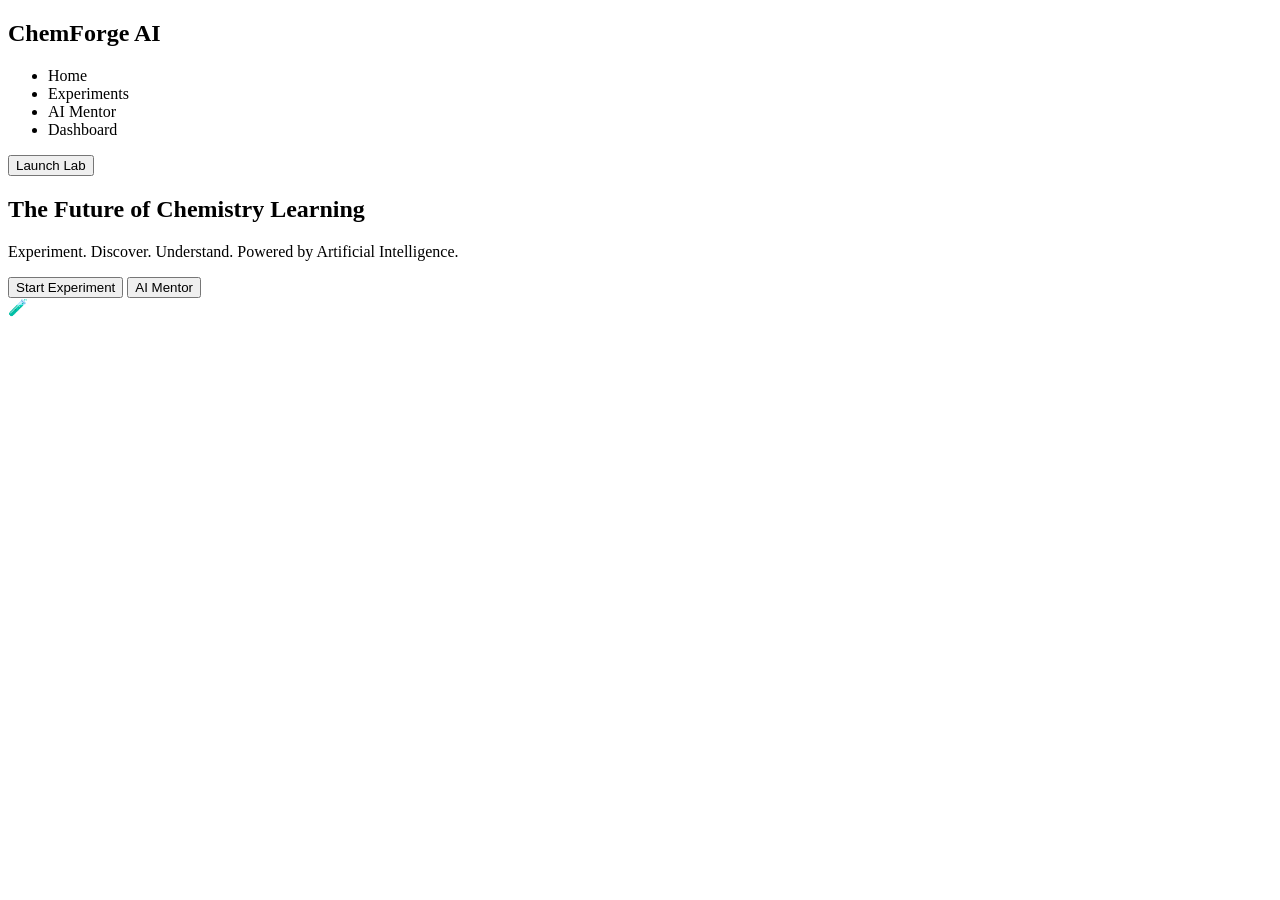
==== index.html @ a2780b72 "Create index.html" ====
<!DOCTYPE html>
<html lang="en">
<head>

<meta charset="UTF-8">
<meta name="viewport" content="width=device-width, initial-scale=1.0">

<title>ChemForge AI</title>

<link rel="stylesheet" href="style.css">

<link rel="preconnect" href="https://fonts.googleapis.com">

<link rel="preconnect" href="https://fonts.gstatic.com" crossorigin>

<link href="https://fonts.googleapis.com/css2?family=Poppins:wght@300;400;500;600;700&display=swap" rel="stylesheet">

</head>

<body>

<nav>

<h1>ChemForge AI</h1>

<ul>

<li>Home</li>
<li>Experiments</li>
<li>AI Mentor</li>
<li>Dashboard</li>

</ul>

<button>Launch Lab</button>

</nav>

<section class="hero">

<div class="hero-text">

<h2>The Future of Chemistry Learning</h2>

<p>

Experiment.

Discover.

Understand.

Powered by Artificial Intelligence.

</p>

<div class="buttons">

<button class="primary">

Start Experiment

</button>

<button class="secondary">

AI Mentor

</button>

</div>

</div>

<div class="hero-image">

🧪

</div>

</section>

<script src="script.js"></script>

</body>
</html>
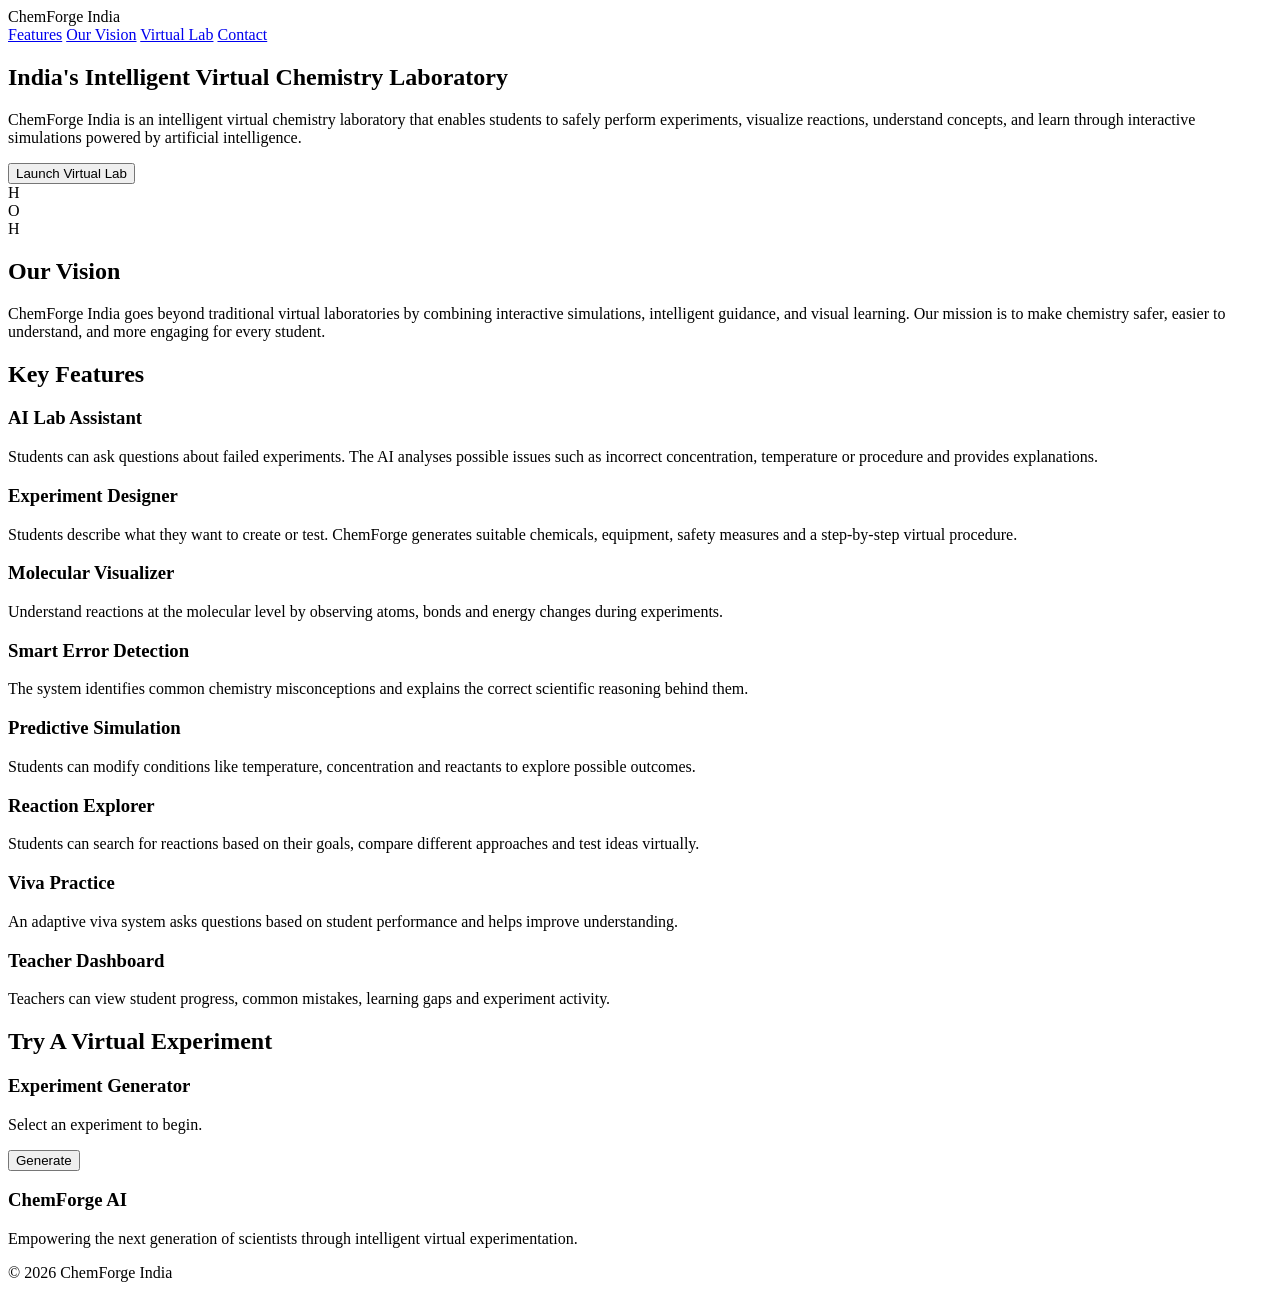
==== commit c12a3edb: "Update index.html" ====
--- a/index.html
+++ b/index.html
@@ -1,86 +1,93 @@
 <!DOCTYPE html>
 <html lang="en">
 <head>
-
 <meta charset="UTF-8">
 <meta name="viewport" content="width=device-width, initial-scale=1.0">
+<title>ChemForge India | Virtual Chemistry Laboratory</title>
+<link rel="stylesheet" href="style.css">
+</head>
+<body>
+<header>
+<div class="logo">ChemForge India</div>
+<nav>
+<a href="#features">Features</a>
+<a href="#vision">Our Vision</a>
+<a href="#lab">Virtual Lab</a>
+<a href="#contact">Contact</a>
+</nav>
+</header>
+<section class="hero">
+<div class="hero-text">
+<h1>India's Intelligent Virtual Chemistry Laboratory</h1>
+<p>ChemForge India is an intelligent virtual chemistry laboratory that enables students to safely perform experiments, visualize reactions, understand concepts, and learn through interactive simulations powered by artificial intelligence.</p>
+<button onclick="startLab()">Launch Virtual Lab</button>
+</div>
+<div class="molecule">
+<div class="atom a1">H</div>
+<div class="atom a2">O</div>
+<div class="atom a3">H</div>
+</div>
+</section>
+<section id="vision">
+<h2>Our Vision</h2>
+<p>ChemForge India goes beyond traditional virtual laboratories by combining interactive simulations, intelligent guidance, and visual learning. Our mission is to make chemistry safer, easier to understand, and more engaging for every student.</p>
+</section>
+<section id="features">
+<h2>Key Features</h2>
 
-<title>ChemForge AI</title>
+<div class="cards">
+<div class="card"><h3>AI Lab Assistant</h3><p>Students can ask questions about failed
+experiments. The AI analyses possible issues such as incorrect concentration, temperature or
+procedure and provides explanations.</p></div>
+<div class="card"><h3>Experiment Designer</h3><p>Students describe what they want to
+create or test. ChemForge generates suitable chemicals, equipment, safety measures and a
+step-by-step virtual procedure.</p></div>
+<div class="card"><h3>Molecular Visualizer</h3><p>Understand reactions at the
+molecular level by observing atoms, bonds and energy changes during experiments.</p></div>
+<div class="card"><h3>Smart Error Detection</h3><p>The system identifies common
+chemistry misconceptions and explains the correct scientific reasoning behind them.</p></div>
+<div class="card"><h3>Predictive Simulation</h3><p>Students can modify conditions like
+temperature, concentration and reactants to explore possible outcomes.</p></div>
+<div class="card"><h3>Reaction Explorer</h3><p>Students can search for reactions based on
+their goals, compare different approaches and test ideas virtually.</p></div>
+<div class="card"><h3>Viva Practice</h3><p>An adaptive viva system asks questions
+based on student performance and helps improve understanding.</p></div>
+<div class="card"><h3>Teacher Dashboard</h3><p>Teachers can view student progress,
+common mistakes, learning gaps and experiment activity.</p></div>
+</div>
+</section>
+<section id="lab">
+<h2>Try A Virtual Experiment</h2>
+<div class="lab-box">
+<h3>Experiment Generator</h3>
+<p>Select an experiment to begin.</p>
+<button onclick="experiment()">Generate</button>
+<p id="output"></p>
+</div>
+</section>
+<footer id="contact">
+<h3>ChemForge AI</h3>
+<p>Empowering the next generation of scientists through intelligent virtual experimentation.</p>
+<p>© 2026 ChemForge India</p>
+</footer>
+<script>
+function startLab() {
+alert("Welcome to ChemForge India!");
+}
+function experiment() {
+document.getElementById("output").innerHTML = `
 
-<link rel="stylesheet" href="style.css">
-
-<link rel="preconnect" href="https://fonts.googleapis.com">
-
-<link rel="preconnect" href="https://fonts.gstatic.com" crossorigin>
-
-<link href="https://fonts.googleapis.com/css2?family=Poppins:wght@300;400;500;600;700&display=swap" rel="stylesheet">
-
-</head>
-
-<body>
-
-<nav>
-
-<h1>ChemForge AI</h1>
-
-<ul>
-
-<li>Home</li>
-<li>Experiments</li>
-<li>AI Mentor</li>
-<li>Dashboard</li>
-
-</ul>
-
-<button>Launch Lab</button>
-
-</nav>
-
-<section class="hero">
-
-<div class="hero-text">
-
-<h2>The Future of Chemistry Learning</h2>
-
-<p>
-
-Experiment.
-
-Discover.
-
-Understand.
-
-Powered by Artificial Intelligence.
-
-</p>
-
-<div class="buttons">
-
-<button class="primary">
-
-Start Experiment
-
-</button>
-
-<button class="secondary">
-
-AI Mentor
-
-</button>
-
-</div>
-
-</div>
-
-<div class="hero-image">
-
-🧪
-
-</div>
-
-</section>
-
-<script src="script.js"></script>
-
+<b>Experiment:</b> Experiment Successfully Generated<br><br>
+<b>Required Chemicals:</b><br>
+Hydrogen Peroxide<br>
+Manganese Dioxide Catalyst<br><br>
+<b>Required Apparatus:</b><br>
+Conical Flask<br>
+Delivery Tube<br><br>
+<b>Safety:</b><br>
+Use safety equipment and handle chemicals carefully.
+`;
+}
+</script>
 </body>
 </html>
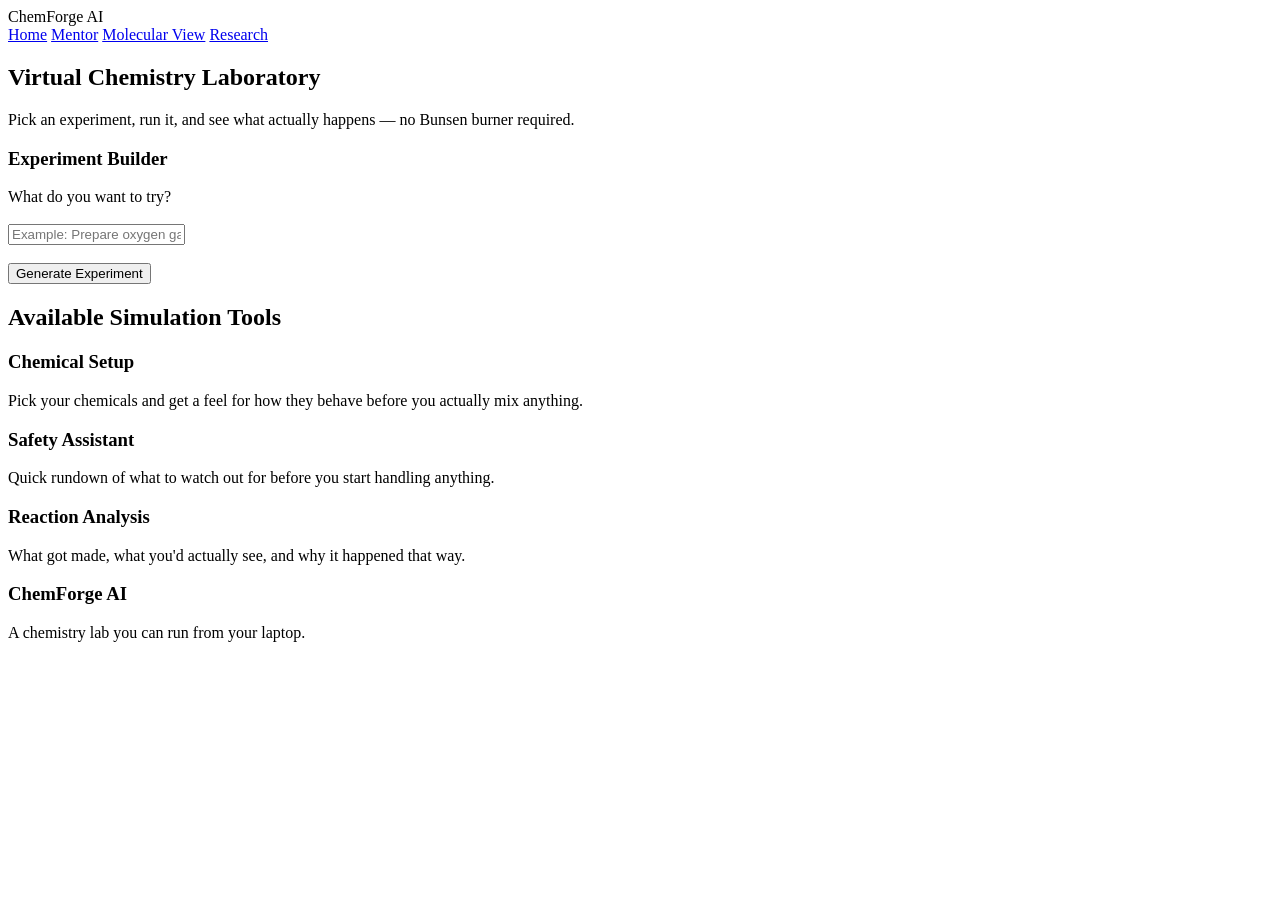
==== commit 8b50c9fe: "Update index.html" ====
--- a/index.html
+++ b/index.html
@@ -3,90 +3,128 @@
 <head>
 <meta charset="UTF-8">
 <meta name="viewport" content="width=device-width, initial-scale=1.0">
-<title>ChemForge India | Virtual Chemistry Laboratory</title>
+<title>ChemForge AI | Virtual Lab</title>
 <link rel="stylesheet" href="style.css">
 </head>
 <body>
 <header>
-<div class="logo">ChemForge India</div>
+<div class="logo">
+ChemForge AI
+</div>
 <nav>
-<a href="#features">Features</a>
-<a href="#vision">Our Vision</a>
-<a href="#lab">Virtual Lab</a>
-<a href="#contact">Contact</a>
+<a href="index.html">Home</a>
+<a href="mentor.html">Mentor</a>
+<a href="molecular.html">Molecular View</a>
+<a href="research.html">Research</a>
 </nav>
 </header>
-<section class="hero">
-<div class="hero-text">
-<h1>India's Intelligent Virtual Chemistry Laboratory</h1>
-<p>ChemForge India is an intelligent virtual chemistry laboratory that enables students to safely perform experiments, visualize reactions, understand concepts, and learn through interactive simulations powered by artificial intelligence.</p>
-<button onclick="startLab()">Launch Virtual Lab</button>
-</div>
-<div class="molecule">
-<div class="atom a1">H</div>
-<div class="atom a2">O</div>
-<div class="atom a3">H</div>
+<section>
+<h2>Virtual Chemistry Laboratory</h2>
+<p>
+Pick an experiment, run it, and see what actually happens — no
+Bunsen burner required.
+</p>
+<div class="lab-box">
+<h3>Experiment Builder</h3>
+<label>
+What do you want to try?
+</label>
+<br><br>
+<input id="experimentInput"
+placeholder="Example: Prepare oxygen gas">
+<br><br>
+<button onclick="generateExperiment()">
+Generate Experiment
+</button>
+<div id="experimentOutput"></div>
 </div>
 </section>
-<section id="vision">
-<h2>Our Vision</h2>
-<p>ChemForge India goes beyond traditional virtual laboratories by combining interactive simulations, intelligent guidance, and visual learning. Our mission is to make chemistry safer, easier to understand, and more engaging for every student.</p>
-</section>
-<section id="features">
-<h2>Key Features</h2>
+<section>
+<h2>Available Simulation Tools</h2>
+<div class="cards">
 
-<div class="cards">
-<div class="card"><h3>AI Lab Assistant</h3><p>Students can ask questions about failed
-experiments. The AI analyses possible issues such as incorrect concentration, temperature or
-procedure and provides explanations.</p></div>
-<div class="card"><h3>Experiment Designer</h3><p>Students describe what they want to
-create or test. ChemForge generates suitable chemicals, equipment, safety measures and a
-step-by-step virtual procedure.</p></div>
-<div class="card"><h3>Molecular Visualizer</h3><p>Understand reactions at the
-molecular level by observing atoms, bonds and energy changes during experiments.</p></div>
-<div class="card"><h3>Smart Error Detection</h3><p>The system identifies common
-chemistry misconceptions and explains the correct scientific reasoning behind them.</p></div>
-<div class="card"><h3>Predictive Simulation</h3><p>Students can modify conditions like
-temperature, concentration and reactants to explore possible outcomes.</p></div>
-<div class="card"><h3>Reaction Explorer</h3><p>Students can search for reactions based on
-their goals, compare different approaches and test ideas virtually.</p></div>
-<div class="card"><h3>Viva Practice</h3><p>An adaptive viva system asks questions
-based on student performance and helps improve understanding.</p></div>
-<div class="card"><h3>Teacher Dashboard</h3><p>Teachers can view student progress,
-common mistakes, learning gaps and experiment activity.</p></div>
+<div class="card">
+<h3>Chemical Setup</h3>
+<p>
+Pick your chemicals and get a feel for how they behave before you
+actually mix anything.
+</p>
+</div>
+<div class="card">
+<h3>Safety Assistant</h3>
+<p>
+Quick rundown of what to watch out for before you start handling anything.
+</p>
+</div>
+<div class="card">
+<h3>Reaction Analysis</h3>
+<p>
+What got made, what you'd actually see, and why it happened that way.
+</p>
+</div>
 </div>
 </section>
-<section id="lab">
-<h2>Try A Virtual Experiment</h2>
-<div class="lab-box">
-<h3>Experiment Generator</h3>
-<p>Select an experiment to begin.</p>
-<button onclick="experiment()">Generate</button>
-<p id="output"></p>
-</div>
-</section>
-<footer id="contact">
+<footer>
 <h3>ChemForge AI</h3>
-<p>Empowering the next generation of scientists through intelligent virtual experimentation.</p>
-<p>© 2026 ChemForge India</p>
+<p>
+A chemistry lab you can run from your laptop.
+</p>
 </footer>
 <script>
-function startLab() {
-alert("Welcome to ChemForge India!");
+function generateExperiment(){
+let input=document.getElementById("experimentInput").value.toLowerCase();
+let output=document.getElementById("experimentOutput");
+if(input.includes("oxygen")){
+output.innerHTML=`
+<h3>Preparation of Oxygen Gas</h3>
+<b>Chemicals:</b><br>
+Hydrogen Peroxide<br>
+Manganese Dioxide Catalyst
+<br><br>
+<b>Apparatus:</b><br>
+Conical Flask<br>
+Delivery Tube<br>
+Gas Collection Setup
+<br><br>
+<b>Procedure:</b><br>
+
+1. Place manganese dioxide catalyst in flask.<br>
+2. Add hydrogen peroxide solution.<br>
+3. Collect oxygen gas released.
+<br><br>
+<b>Observation:</b><br>
+Bubbles of oxygen gas are produced.
+<br><br>
+<b>Safety:</b><br>
+Use protective equipment and handle chemicals carefully.
+`;
 }
-function experiment() {
-document.getElementById("output").innerHTML = `
-
-<b>Experiment:</b> Experiment Successfully Generated<br><br>
-<b>Required Chemicals:</b><br>
-Hydrogen Peroxide<br>
-Manganese Dioxide Catalyst<br><br>
-<b>Required Apparatus:</b><br>
-Conical Flask<br>
-Delivery Tube<br><br>
-<b>Safety:</b><br>
-Use safety equipment and handle chemicals carefully.
+else if(input.includes("carbon dioxide")){
+output.innerHTML=`
+<h3>Production of Carbon Dioxide</h3>
+<b>Chemicals:</b><br>
+Calcium Carbonate<br>
+Dilute Hydrochloric Acid
+<br><br>
+<b>Reaction:</b><br>
+CaCO3 + 2HCl → CaCl2 + H2O + CO2
+<br><br>
+<b>Observation:</b><br>
+Effervescence due to carbon dioxide gas.
 `;
+}
+else{
+output.innerHTML=`
+<h3>Experiment Not Found</h3>
+<p>
+Try searching for experiments like:
+<br>
+- Prepare oxygen gas
+<br>
+- Produce carbon dioxide
+</p>
+`;
+}
 }
 </script>
 </body>
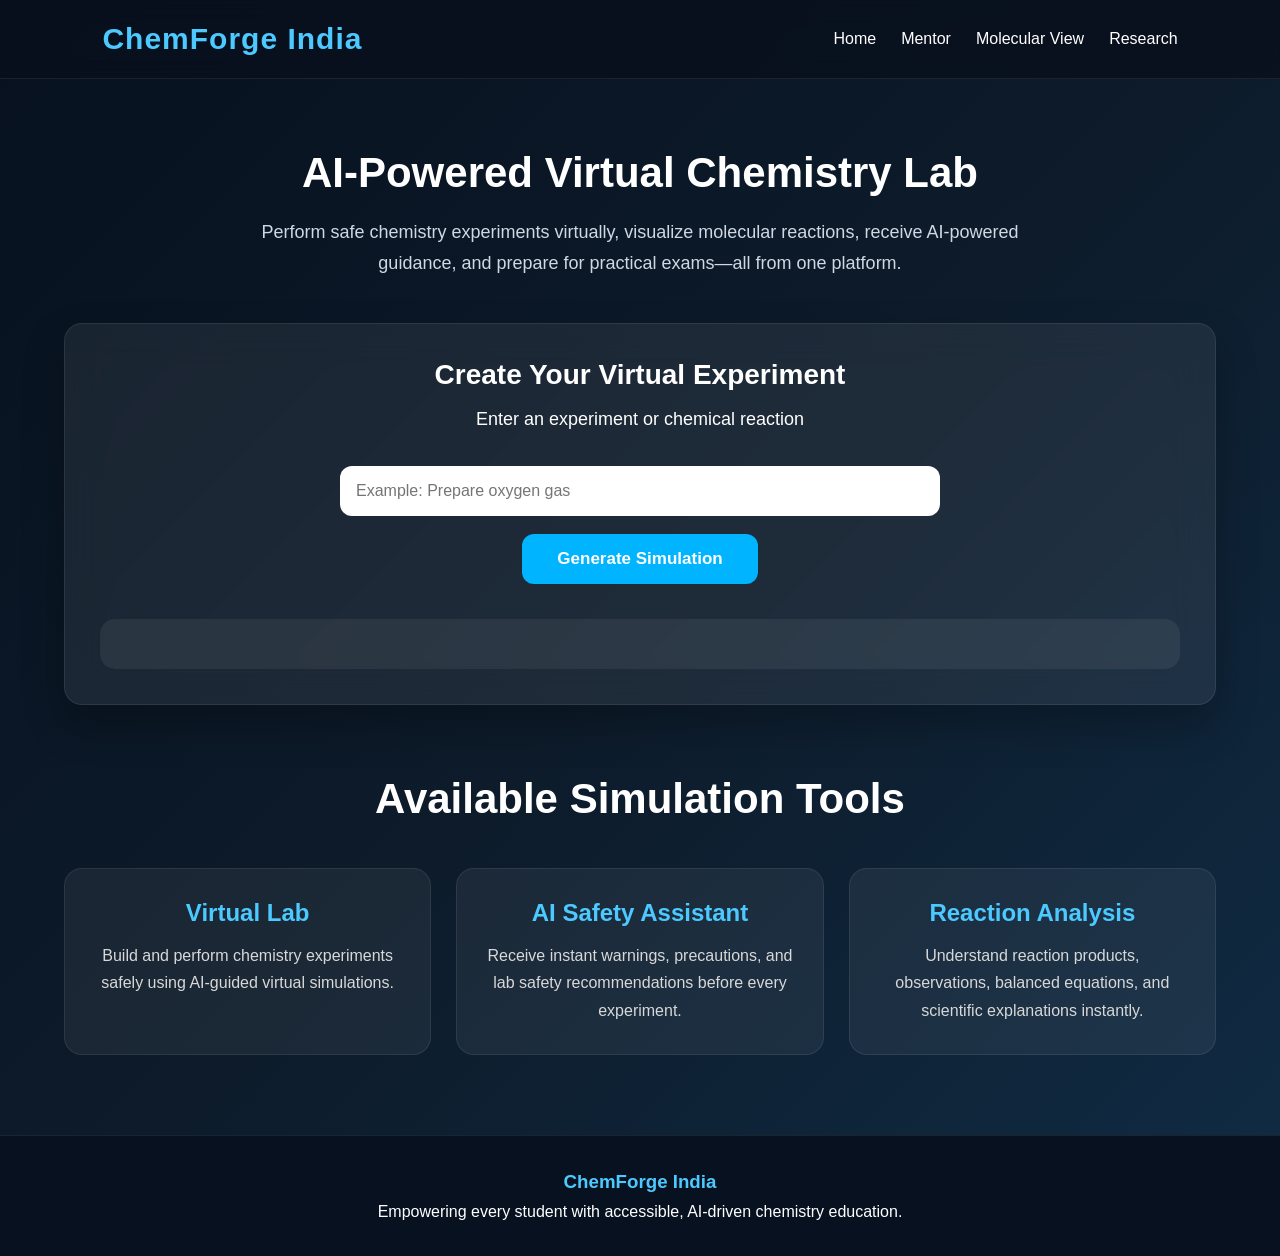
==== commit 07fafd54: "Update index.html" ====
--- a/index.html
+++ b/index.html
@@ -3,13 +3,13 @@
 <head>
 <meta charset="UTF-8">
 <meta name="viewport" content="width=device-width, initial-scale=1.0">
-<title>ChemForge AI | Virtual Lab</title>
+<title>ChemForge India | AI-Powered Virtual Chemistry Lab</title>
 <link rel="stylesheet" href="style.css">
 </head>
 <body>
 <header>
 <div class="logo">
-ChemForge AI
+ChemForge India
 </div>
 <nav>
 <a href="index.html">Home</a>
@@ -19,22 +19,21 @@
 </nav>
 </header>
 <section>
-<h2>Virtual Chemistry Laboratory</h2>
+<h2>AI-Powered Virtual Chemistry Lab</h2>
 <p>
-Pick an experiment, run it, and see what actually happens — no
-Bunsen burner required.
+Perform safe chemistry experiments virtually, visualize molecular reactions, receive AI-powered guidance, and prepare for practical exams—all from one platform.
 </p>
 <div class="lab-box">
-<h3>Experiment Builder</h3>
+<h3>Create Your Virtual Experiment</h3>
 <label>
-What do you want to try?
+Enter an experiment or chemical reaction
 </label>
 <br><br>
 <input id="experimentInput"
 placeholder="Example: Prepare oxygen gas">
 <br><br>
 <button onclick="generateExperiment()">
-Generate Experiment
+Generate Simulation
 </button>
 <div id="experimentOutput"></div>
 </div>
@@ -44,30 +43,29 @@
 <div class="cards">
 
 <div class="card">
-<h3>Chemical Setup</h3>
+<h3>Virtual Lab</h3>
 <p>
-Pick your chemicals and get a feel for how they behave before you
-actually mix anything.
+Build and perform chemistry experiments safely using AI-guided virtual simulations.
 </p>
 </div>
 <div class="card">
-<h3>Safety Assistant</h3>
+<h3>AI Safety Assistant</h3>
 <p>
-Quick rundown of what to watch out for before you start handling anything.
+Receive instant warnings, precautions, and lab safety recommendations before every experiment.
 </p>
 </div>
 <div class="card">
 <h3>Reaction Analysis</h3>
 <p>
-What got made, what you'd actually see, and why it happened that way.
+Understand reaction products, observations, balanced equations, and scientific explanations instantly.
 </p>
 </div>
 </div>
 </section>
 <footer>
-<h3>ChemForge AI</h3>
+<h3>ChemForge India</h3>
 <p>
-A chemistry lab you can run from your laptop.
+Empowering every student with accessible, AI-driven chemistry education.
 </p>
 </footer>
 <script>
--- a/style.css
+++ b/style.css
@@ -0,0 +1,225 @@
+/* =========================
+   CHEMFORGE AI
+   Modern UI
+========================= */
+
+*{
+    margin:0;
+    padding:0;
+    box-sizing:border-box;
+    font-family:"Segoe UI",Arial,sans-serif;
+}
+
+body{
+    background:linear-gradient(135deg,#07111f,#0d1b2a,#102c45);
+    color:#fff;
+    min-height:100vh;
+}
+
+header{
+    display:flex;
+    justify-content:space-between;
+    align-items:center;
+    padding:22px 8%;
+    position:sticky;
+    top:0;
+    background:rgba(8,15,28,.75);
+    backdrop-filter:blur(12px);
+    border-bottom:1px solid rgba(255,255,255,.08);
+    z-index:1000;
+}
+
+.logo{
+    font-size:30px;
+    font-weight:700;
+    color:#4cc9ff;
+    letter-spacing:1px;
+}
+
+nav{
+    display:flex;
+    gap:25px;
+}
+
+nav a{
+    text-decoration:none;
+    color:white;
+    font-weight:500;
+    transition:.3s;
+}
+
+nav a:hover{
+    color:#4cc9ff;
+}
+
+section{
+    width:min(1200px,90%);
+    margin:70px auto;
+    text-align:center;
+}
+
+section h2{
+    font-size:42px;
+    margin-bottom:20px;
+}
+
+section p{
+    color:#cfd8e3;
+    font-size:18px;
+    line-height:1.7;
+    max-width:760px;
+    margin:auto;
+}
+
+.lab-box{
+    margin-top:45px;
+    background:rgba(255,255,255,.07);
+    backdrop-filter:blur(20px);
+    border:1px solid rgba(255,255,255,.08);
+    border-radius:18px;
+    padding:35px;
+    box-shadow:0 20px 40px rgba(0,0,0,.25);
+}
+
+.lab-box h3{
+    margin-bottom:18px;
+    font-size:28px;
+}
+
+label{
+    display:block;
+    margin-top:15px;
+    font-size:18px;
+}
+
+input{
+    width:100%;
+    max-width:600px;
+    padding:16px;
+    border:none;
+    border-radius:12px;
+    outline:none;
+    font-size:16px;
+    background:#fff;
+}
+
+button{
+    padding:15px 35px;
+    border:none;
+    border-radius:12px;
+    background:#00b4ff;
+    color:white;
+    font-size:17px;
+    cursor:pointer;
+    transition:.3s;
+    font-weight:600;
+}
+
+button:hover{
+    background:#0088cc;
+    transform:translateY(-2px);
+}
+
+#experimentOutput{
+    margin-top:35px;
+    text-align:left;
+    background:#ffffff10;
+    padding:25px;
+    border-radius:15px;
+    line-height:1.8;
+    animation:fade .4s ease;
+}
+
+.cards{
+    display:grid;
+    grid-template-columns:repeat(auto-fit,minmax(280px,1fr));
+    gap:25px;
+    margin-top:45px;
+}
+
+.card{
+    background:rgba(255,255,255,.06);
+    border:1px solid rgba(255,255,255,.08);
+    border-radius:18px;
+    padding:30px;
+    transition:.3s;
+}
+
+.card:hover{
+    transform:translateY(-10px);
+    box-shadow:0 18px 35px rgba(0,180,255,.25);
+}
+
+.card h3{
+    color:#4cc9ff;
+    margin-bottom:15px;
+    font-size:24px;
+}
+
+.card p{
+    font-size:16px;
+    color:#d8d8d8;
+}
+
+footer{
+    margin-top:80px;
+    text-align:center;
+    padding:35px;
+    background:#07111f;
+    border-top:1px solid rgba(255,255,255,.08);
+}
+
+footer h3{
+    color:#4cc9ff;
+    margin-bottom:10px;
+}
+
+@keyframes fade{
+    from{
+        opacity:0;
+        transform:translateY(10px);
+    }
+    to{
+        opacity:1;
+        transform:translateY(0);
+    }
+}
+
+::-webkit-scrollbar{
+    width:10px;
+}
+
+::-webkit-scrollbar-thumb{
+    background:#00b4ff;
+    border-radius:20px;
+}
+
+::-webkit-scrollbar-track{
+    background:#08121f;
+}
+
+@media(max-width:768px){
+
+header{
+    flex-direction:column;
+    gap:15px;
+}
+
+nav{
+    flex-wrap:wrap;
+    justify-content:center;
+}
+
+section h2{
+    font-size:32px;
+}
+
+.lab-box{
+    padding:25px;
+}
+
+button{
+    width:100%;
+}
+
+}
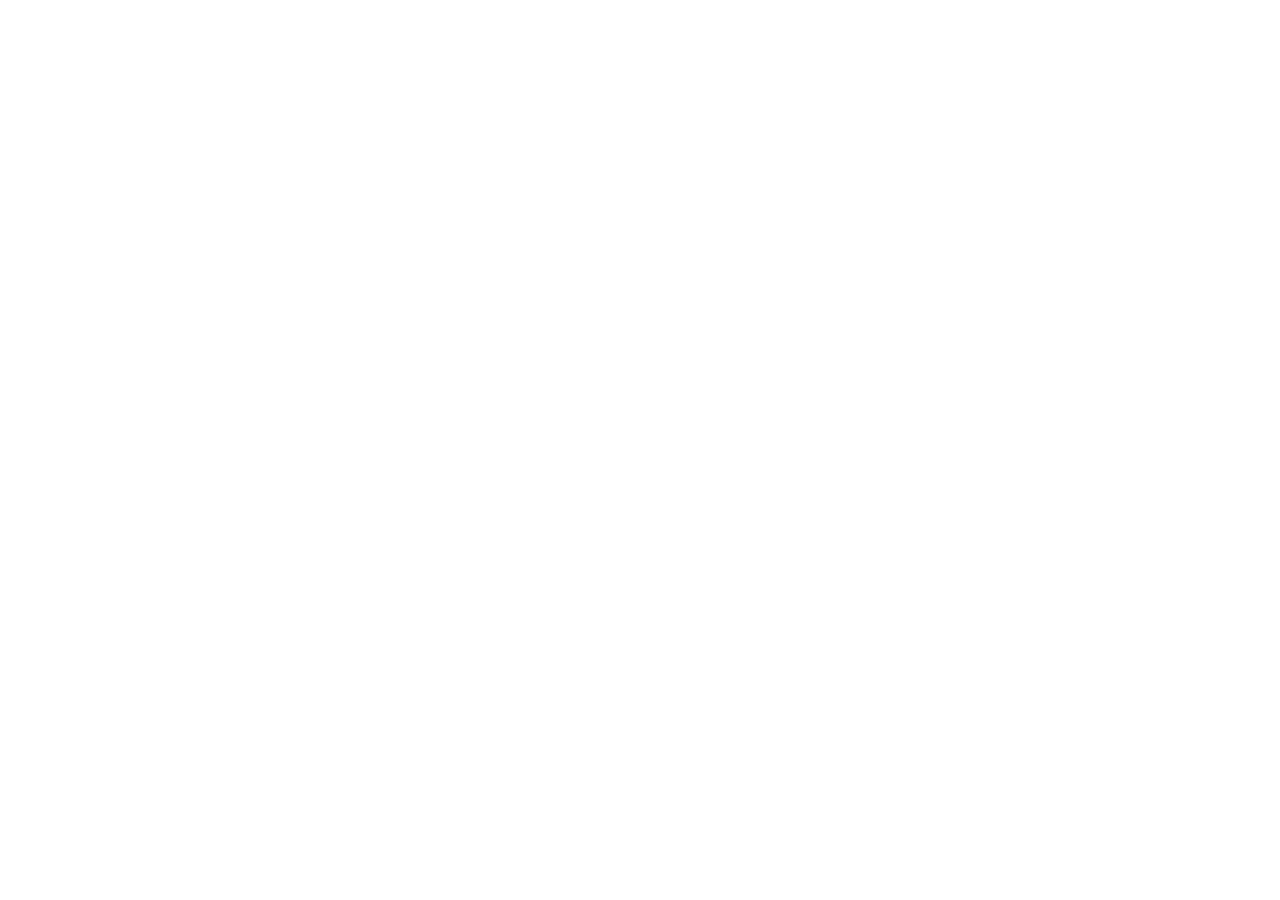
==== commit 6adef841: "Add files via upload" ====
--- a/index.html
+++ b/index.html
@@ -1,129 +1,28 @@
-<!DOCTYPE html>
+<!doctype html>
 <html lang="en">
-<head>
-<meta charset="UTF-8">
-<meta name="viewport" content="width=device-width, initial-scale=1.0">
-<title>ChemForge India | AI-Powered Virtual Chemistry Lab</title>
-<link rel="stylesheet" href="style.css">
-</head>
-<body>
-<header>
-<div class="logo">
-ChemForge India
-</div>
-<nav>
-<a href="index.html">Home</a>
-<a href="mentor.html">Mentor</a>
-<a href="molecular.html">Molecular View</a>
-<a href="research.html">Research</a>
-</nav>
-</header>
-<section>
-<h2>AI-Powered Virtual Chemistry Lab</h2>
-<p>
-Perform safe chemistry experiments virtually, visualize molecular reactions, receive AI-powered guidance, and prepare for practical exams—all from one platform.
-</p>
-<div class="lab-box">
-<h3>Create Your Virtual Experiment</h3>
-<label>
-Enter an experiment or chemical reaction
-</label>
-<br><br>
-<input id="experimentInput"
-placeholder="Example: Prepare oxygen gas">
-<br><br>
-<button onclick="generateExperiment()">
-Generate Simulation
-</button>
-<div id="experimentOutput"></div>
-</div>
-</section>
-<section>
-<h2>Available Simulation Tools</h2>
-<div class="cards">
+  <head>
+    <meta charset="UTF-8" />
+    <meta name="viewport" content="width=device-width, initial-scale=1.0" />
+    <title>ChemForge India</title>
+    <meta name="description" content="Simulate chemical reactions, calculate stoichiometry, identify limiting reagents, and visualize reaction progress in real-time with ChemForge." />
+    <meta name="author" content="ChemForge" />
+    <meta name="keywords" content="chemistry, chemical reactions, stoichiometry, simulator, limiting reagent, theoretical yield" />
 
-<div class="card">
-<h3>Virtual Lab</h3>
-<p>
-Build and perform chemistry experiments safely using AI-guided virtual simulations.
-</p>
-</div>
-<div class="card">
-<h3>AI Safety Assistant</h3>
-<p>
-Receive instant warnings, precautions, and lab safety recommendations before every experiment.
-</p>
-</div>
-<div class="card">
-<h3>Reaction Analysis</h3>
-<p>
-Understand reaction products, observations, balanced equations, and scientific explanations instantly.
-</p>
-</div>
-</div>
-</section>
-<footer>
-<h3>ChemForge India</h3>
-<p>
-Empowering every student with accessible, AI-driven chemistry education.
-</p>
-</footer>
-<script>
-function generateExperiment(){
-let input=document.getElementById("experimentInput").value.toLowerCase();
-let output=document.getElementById("experimentOutput");
-if(input.includes("oxygen")){
-output.innerHTML=`
-<h3>Preparation of Oxygen Gas</h3>
-<b>Chemicals:</b><br>
-Hydrogen Peroxide<br>
-Manganese Dioxide Catalyst
-<br><br>
-<b>Apparatus:</b><br>
-Conical Flask<br>
-Delivery Tube<br>
-Gas Collection Setup
-<br><br>
-<b>Procedure:</b><br>
+    <meta property="og:title" content="ChemForge - Interactive Chemical Reaction Simulator" />
+    <meta property="og:description" content="Simulate chemical reactions, calculate stoichiometry, and visualize reaction progress in real-time." />
+    <meta property="og:type" content="website" />
+    <meta property="og:image" content="https://lovable.dev/opengraph-image-p98pqg.png" />
 
-1. Place manganese dioxide catalyst in flask.<br>
-2. Add hydrogen peroxide solution.<br>
-3. Collect oxygen gas released.
-<br><br>
-<b>Observation:</b><br>
-Bubbles of oxygen gas are produced.
-<br><br>
-<b>Safety:</b><br>
-Use protective equipment and handle chemicals carefully.
-`;
-}
-else if(input.includes("carbon dioxide")){
-output.innerHTML=`
-<h3>Production of Carbon Dioxide</h3>
-<b>Chemicals:</b><br>
-Calcium Carbonate<br>
-Dilute Hydrochloric Acid
-<br><br>
-<b>Reaction:</b><br>
-CaCO3 + 2HCl → CaCl2 + H2O + CO2
-<br><br>
-<b>Observation:</b><br>
-Effervescence due to carbon dioxide gas.
-`;
-}
-else{
-output.innerHTML=`
-<h3>Experiment Not Found</h3>
-<p>
-Try searching for experiments like:
-<br>
-- Prepare oxygen gas
-<br>
-- Produce carbon dioxide
-</p>
-`;
-}
-}
-</script>
-</body>
+    <meta name="twitter:card" content="summary_large_image" />
+    <meta name="twitter:title" content="ChemForge - Chemical Reaction Simulator" />
+    <meta name="twitter:description" content="Interactive chemistry simulation platform with stoichiometry calculations." />
+    <meta name="twitter:image" content="https://lovable.dev/opengraph-image-p98pqg.png" />
+    
+    <link rel="canonical" href="https://chemforge.app" />
+    <link rel="icon" href="/favicon.ico" type="image/x-icon" />
+  </head>
+  <body>
+    <div id="root"></div>
+    <script type="module" src="/src/main.tsx"></script>
+  </body>
 </html>
